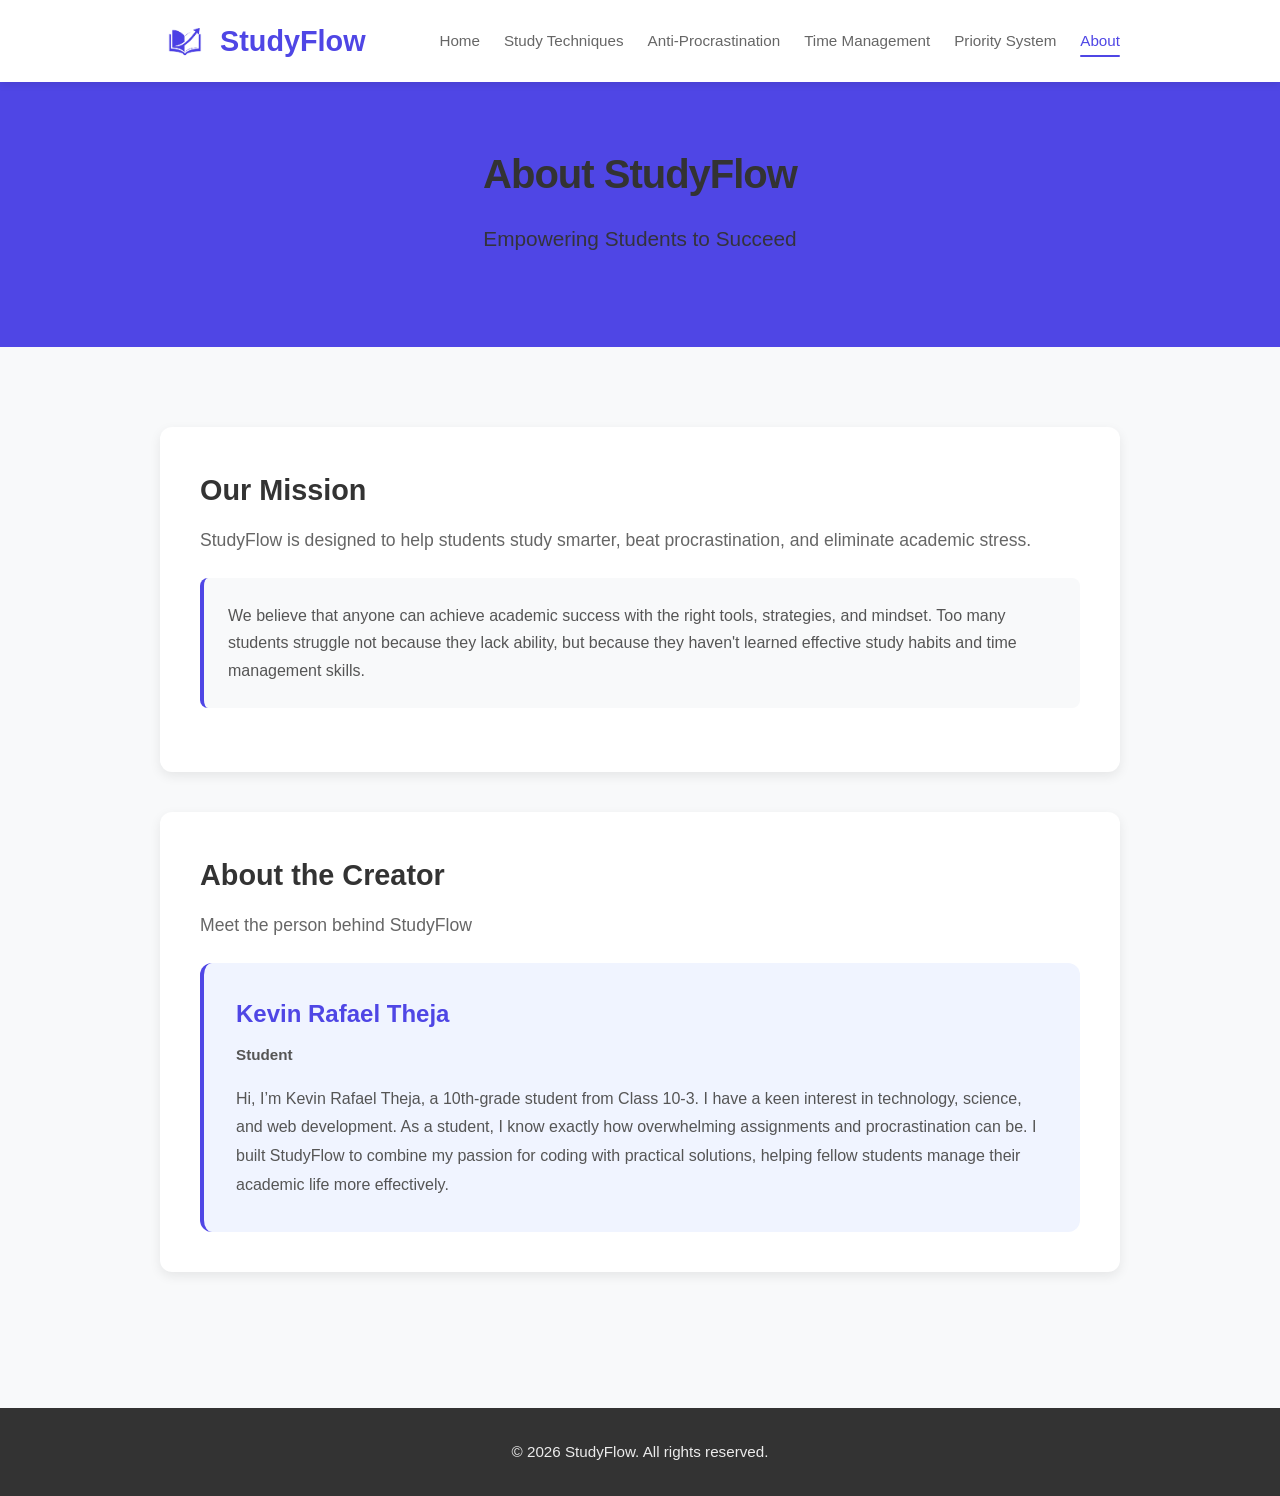
==== about.html @ e9c873f0 "Update about.html" ====
<!DOCTYPE html>
<html lang="en">
<head>
    <meta charset="UTF-8">
    <meta name="viewport" content="width=device-width, initial-scale=1.0">
    <title>About - StudyFlow</title>
    <style>

/* ===========================
   GLOBAL STYLES & RESET
   =========================== */


 :root {
    --primary: #4F46E5;
    --primary-dark: #3730a3;
    --bg-light: #f8f9fa;
    --transition: all 0.3s ease;
}

* {
    margin: 0;
    padding: 0;
    box-sizing: border-box;
}

body {
    font-family: 'Segoe UI', Tahoma, Geneva, Verdana, sans-serif;
    line-height: 1.6;
    color: #333;
    background-color: #f8f9fa;
}

/* ===========================
   CONTAINER & LAYOUT
   =========================== */

.container {
    max-width: 1000px;
    margin: 0 auto;
    padding: 0 20px;
}

/* ===========================
   HEADER & NAVIGATION
   =========================== */

.header {
    background-color: #fff;
    box-shadow: 0 2px 8px rgba(0, 0, 0, 0.1);
    position: sticky;
    top: 0;
    z-index: 100;
}

.header .container {
    display: flex;
    justify-content: space-between;
    align-items: center;
    padding: 1rem 20px;
}
        
.logo-container {
    display: flex;
    align-items: center;
    gap: 10px;
}

.logo-img {
    width: 50px;
    height: auto;
}

.logo-text {
    text-decoration: none;
    font-size: 1.8rem;
    font-weight: 700;
    color: #4F46E5;
}
.nav {
    display: flex;
    align-items: center;
}

.nav-list {
    display: flex;
    list-style: none;
    gap: 1.5rem;
    align-items: center;
}
.nav-link {
    text-decoration: none;
    color: #666;
    font-weight: 500;
    font-size: 0.95rem;
    transition: color 0.3s ease;
    position: relative;
}

.nav-link:hover,
.nav-link.active {
    color: #4F46E5;
}

.nav-link.active::after {
    content: '';
    position: absolute;
    bottom: -8px;
    left: 0;
    width: 100%;
    height: 2px;
    background-color: #4F46E5;
    border-radius: 2px;
}

/* ===========================
   HERO SECTION
   =========================== */

.hero {
    background:#4F46E5;
    background-size: cover;
    background-position: center;
    padding: 100px 20px;
    text-align: center;
    margin-bottom: 3rem;
}

.hero-small {
    padding: 60px 20px;
}

.hero-content {
    max-width: 800px;
    margin: 0 auto;
}

.hero-title {
    font-size: 3rem;
    font-weight: 700;
    margin-bottom: 1rem;
    letter-spacing: -1px;
}

.hero-small .hero-title {
    font-size: 2.5rem;
}

.hero-subtitle {
    font-size: 1.3rem;
    opacity: 0.95;
    margin-bottom: 2rem;
    font-weight: 300;
}

.cta-button {
    background-color: white;
    color: #4F46E5;
    padding: 12px 32px;
    font-size: 1rem;
    font-weight: 600;
    border: none;
    border-radius: 50px;
    cursor: pointer;
    transition: all 0.3s ease;
    box-shadow: 0 4px 15px rgba(0, 0, 0, 0.2);
}

.cta-button:hover {
    transform: translateY(-2px);
    box-shadow: 0 6px 20px rgba(0, 0, 0, 0.3);
}

/* ===========================
   MAIN CONTENT SECTION
   =========================== */

.content-section {
    padding: 2rem 0;
}

.section-title {
    font-size: 2rem;
    font-weight: 700;
    color: #333;
    margin-bottom: 1rem;
    text-align: center;
}

.section-description {
    font-size: 1.05rem;
    color: #666;
    text-align: center;
    margin-bottom: 3rem;
    line-height: 1.8;
    max-width: 600px;
    margin-left: auto;
    margin-right: auto;
}

/* ===========================
   CARD LAYOUT
   =========================== */

.cards-grid {
    display: grid;
    /* auto-fit akan otomatis menyesuaikan jumlah kolom sesuai lebar layar */
    grid-template-columns: repeat(auto-fit, minmax(280px, 1fr)); 
    gap: 2rem;
    margin-bottom: 2rem;
}

.card {
    background: white;
    border-radius: 12px;
    padding: 2rem;
    box-shadow: 0 4px 12px rgba(0, 0, 0, 0.08);
    transition: var(--transition); /* Menggunakan variable */
    text-align: center;
    border-bottom: 3px solid transparent; /* Garis bawah tersembunyi */
}

.card:hover {
    transform: translateY(-10px);
    box-shadow: 0 12px 24px rgba(79, 70, 229, 0.15);
    border-bottom: 3px solid var(--primary); /* Muncul saat hover */
}

.card-icon {
    font-size: 3rem;
    margin-bottom: 1rem;
}

.card-title {
    font-size: 1.3rem;
    font-weight: 600;
    color: #333;
    margin-bottom: 0.8rem;
}
.card-description {
    color: #666;
    font-size: 0.95rem;
    margin-bottom: 1.5rem;
    line-height: 1.6;
}

.card-link {
    color: #4F46E5;
    text-decoration: none;
    font-weight: 600;
    transition: color 0.3s ease;
    display: inline-block;
}

.card-link:hover {
    color: #7C3AED;
}

/* ===========================
   CONTENT CARDS (Detailed Pages)
   =========================== */

.content-card {
    background: white;
    border-radius: 12px;
    padding: 2.5rem;
    box-shadow: 0 4px 12px rgba(0, 0, 0, 0.08);
    margin-bottom: 2.5rem;
}

.card-title-main {
    font-size: 1.8rem;
    font-weight: 700;
    color: #333;
    margin-bottom: 0.8rem;
}

.card-description-main {
    font-size: 1.1rem;
    color: #666;
    margin-bottom: 1.5rem;
    font-weight: 500;
}

.technique-box {
    background-color: #f8f9fa;
    border-left: 4px solid #4F46E5;
    padding: 1.5rem;
    margin-bottom: 1.5rem;
    border-radius: 8px;
}

.technique-box h3 {
    color: #4F46E5;
    font-size: 1.1rem;
    margin-bottom: 0.8rem;
    font-weight: 600;
}

.technique-box p {
    color: #555;
    line-height: 1.7;
    margin-bottom: 0.8rem;
}

.technique-box p:last-child {
    margin-bottom: 0;
}

.technique-box ul {
    list-style: none;
    padding-left: 0;
}

.technique-box li {
    color: #555;
    margin-bottom: 0.6rem;
    padding-left: 1.5rem;
    position: relative;
    line-height: 1.6;
}

.technique-box li:before {
    content: '✓';
    position: absolute;
    left: 0;
    color: #4F46E5;
    font-weight: bold;
}

/* ===========================
   CREATOR PROFILE
   =========================== */

.creator-profile {
    background-color: #f0f4ff;
    border-radius: 12px;
    padding: 2rem;
    border-left: 4px solid #4F46E5;
}

.profile-content h3 {
    font-size: 1.5rem;
    color: #4F46E5;
    margin-bottom: 0.5rem;
    font-weight: 700;
}

.profile-role {
    color: #7C3AED;
    font-weight: 600;
    font-size: 0.95rem;
    margin-bottom: 1rem;
}

.profile-content p {
    color: #555;
    line-height: 1.8;
    margin-bottom: 1rem;
}

.profile-content p:last-child {
    margin-bottom: 0;
}

/* ===========================
   FOOTER
   =========================== */

.footer {
    background-color: #333;
    color: white;
    text-align: center;
    padding: 2rem 20px;
    margin-top: 4rem;
}

.footer p {
    font-size: 0.95rem;
    opacity: 0.9;
}

/* ===========================
   RESPONSIVE DESIGN
   =========================== */

@media (max-width: 768px) {
    .header .container {
        flex-direction: column;
        gap: 1rem;
        padding: 1rem 20px;
    }

    .logo-text {
        font-size: 1.5rem;
    }

    .nav-list {
        flex-direction: column;
        gap: 0.5rem;
        width: 100%;
        align-items: center;
    }

    .nav-link {
        font-size: 0.9rem;
        padding: 0.5rem 0;
    }

    .nav-link.active::after {
        bottom: -4px;
    }

    .hero {
        padding: 60px 20px;
    }

    .hero-title {
        font-size: 2rem;
    }

    .hero-small .hero-title {
        font-size: 1.8rem;
    }

    .hero-subtitle {
        font-size: 1rem;
    }

    .section-title {
        font-size: 1.5rem;
    }

    .cards-grid {
        grid-template-columns: 1fr;
        gap: 1.5rem;
    }

    .card {
        padding: 1.5rem;
    }

    .content-card {
        padding: 1.5rem;
        margin-bottom: 1.5rem;
    }

    .card-title-main {
        font-size: 1.4rem;
    }

    .technique-box {
        padding: 1rem;
        margin-bottom: 1rem;
    }

    .technique-box h3 {
        font-size: 1rem;
    }
}

@media (max-width: 480px) {
    .container {
        padding: 0 15px;
    }

    .header .container {
        padding: 0.8rem 15px;
    }

    .logo-text {
        font-size: 1.3rem;
    }

    .nav-list {
        gap: 0.3rem;
    }

    .nav-link {
        font-size: 0.85rem;
    }

    .hero {
        padding: 40px 15px;
    }

    .hero-title {
        font-size: 1.5rem;
    }

    .hero-small .hero-title {
        font-size: 1.3rem;
    }

    .hero-subtitle {
        font-size: 0.9rem;
        margin-bottom: 1.5rem;
    }

    .cta-button {
        padding: 10px 24px;
        font-size: 0.9rem;
    }

    .section-title {
        font-size: 1.3rem;
    }

    .section-description {
        font-size: 0.95rem;
    }

    .card-title {
        font-size: 1.1rem;
    }

    .card-description {
        font-size: 0.9rem;
    }

    .content-card {
        padding: 1.2rem;
    }

    .card-title-main {
        font-size: 1.2rem;
    }

    .card-description-main {
        font-size: 1rem;
    }

    .footer {
        padding: 1.5rem 15px;
    }

    .footer p {
        font-size: 0.85rem;
    }
}

/* ===========================
   UTILITY CLASSES
   =========================== */

.text-center {
    text-align: center;
}

.mt-1 {
    margin-top: 1rem;
}

.mt-2 {
    margin-top: 2rem;
}

.mb-1 {
    margin-bottom: 1rem;
}

.mb-2 {
    margin-bottom: 2rem;
}
    </style>

<link rel="icon" type="image/png" href="12.png">
</head>
<body>
    <header class="header">
        <div class="container">
           <div class="logo-container">
    <img src="12.png" alt="StudyFlow Logo" class="logo-img">

    <a href="index.html" class="logo-text">
        StudyFlow
    </a>
        </div>
            <nav class="nav">
                <ul class="nav-list">
                    <li><a href="index.html" class="nav-link">Home</a></li>
                    <li><a href="study-techniques.html" class="nav-link">Study Techniques</a></li>
                    <li><a href="anti-procrastination.html" class="nav-link">Anti-Procrastination</a></li>
                    <li><a href="time-management.html" class="nav-link">Time Management</a></li>
                    <li><a href="priority-system.html" class="nav-link">Priority System</a></li>
                    <li><a href="about.html" class="nav-link active">About</a></li>
                </ul>
            </nav>
        </div>
    </header>

    <!-- Hero Banner -->
    <section class="hero hero-small">
        <div class="hero-content">
            <h1 class="hero-title">About StudyFlow</h1>
            <p class="hero-subtitle">Empowering Students to Succeed</p>
        </div>
    </section>

    <!-- Main Content -->
    <main class="container">
        <section class="content-section">
            <!-- About Section -->
            <div class="content-card">
                <h2 class="card-title-main">Our Mission</h2>
                <p class="card-description-main">StudyFlow is designed to help students study smarter, beat procrastination, and eliminate academic stress.</p>
                
                <div class="technique-box">
                    <p>We believe that anyone can achieve academic success with the right tools, strategies, and mindset. Too many students struggle not because they lack ability, but because they haven't learned effective study habits and time management skills.</p>
                    
                </div>
            </div>

            <!-- Creator Profile -->
            <div class="content-card">
                <h2 class="card-title-main">About the Creator</h2>
                <p class="card-description-main">Meet the person behind StudyFlow</p>
                
                <div class="creator-profile">
                    <div class="profile-content">
                        <h3>Kevin Rafael Theja</h3>
                        <p class="profile-role">Student</p>
                        <p>Hi, I’m Kevin Rafael Theja, a 10th-grade student from Class 10-3. I have a keen interest in technology, science, and web development. As a student, I know exactly how overwhelming assignments and procrastination can be. I built StudyFlow to combine my passion for coding with practical solutions, helping fellow students manage their academic life more effectively.</p>
                    </div>
                </div>
            </div>
        </section>
    </main>

    <!-- Footer -->
    <footer class="footer">
        <div class="container">
            <p>&copy; 2026 StudyFlow. All rights reserved.</p>
        </div>
    </footer>
</body>
</html>
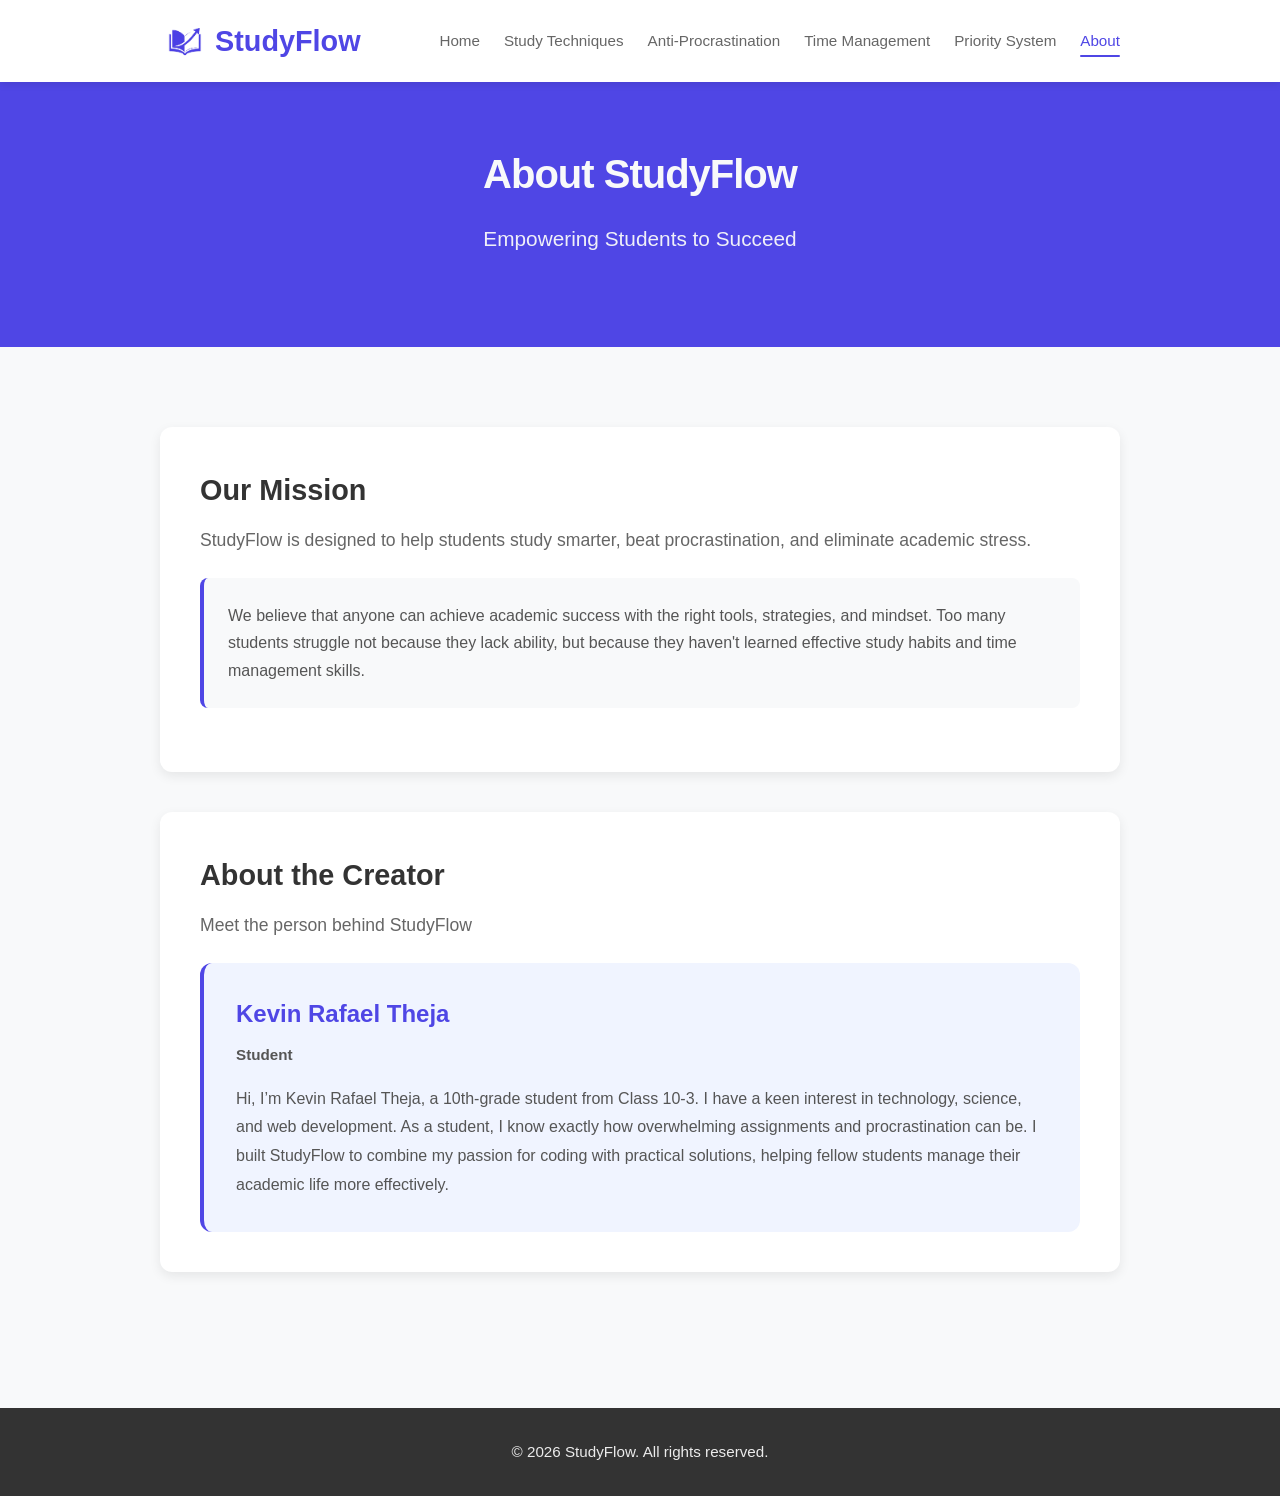
==== commit e05247ca: "Update about.html" ====
--- a/about.html
+++ b/about.html
@@ -63,7 +63,7 @@
 .logo-container {
     display: flex;
     align-items: center;
-    gap: 10px;
+    gap: 5px;
 }
 
 .logo-img {
@@ -140,6 +140,7 @@
     font-weight: 700;
     margin-bottom: 1rem;
     letter-spacing: -1px;
+    color: #f8f9fa;
 }
 
 .hero-small .hero-title {
@@ -151,6 +152,7 @@
     opacity: 0.95;
     margin-bottom: 2rem;
     font-weight: 300;
+    color: #f8f9fa;
 }
 
 .cta-button {
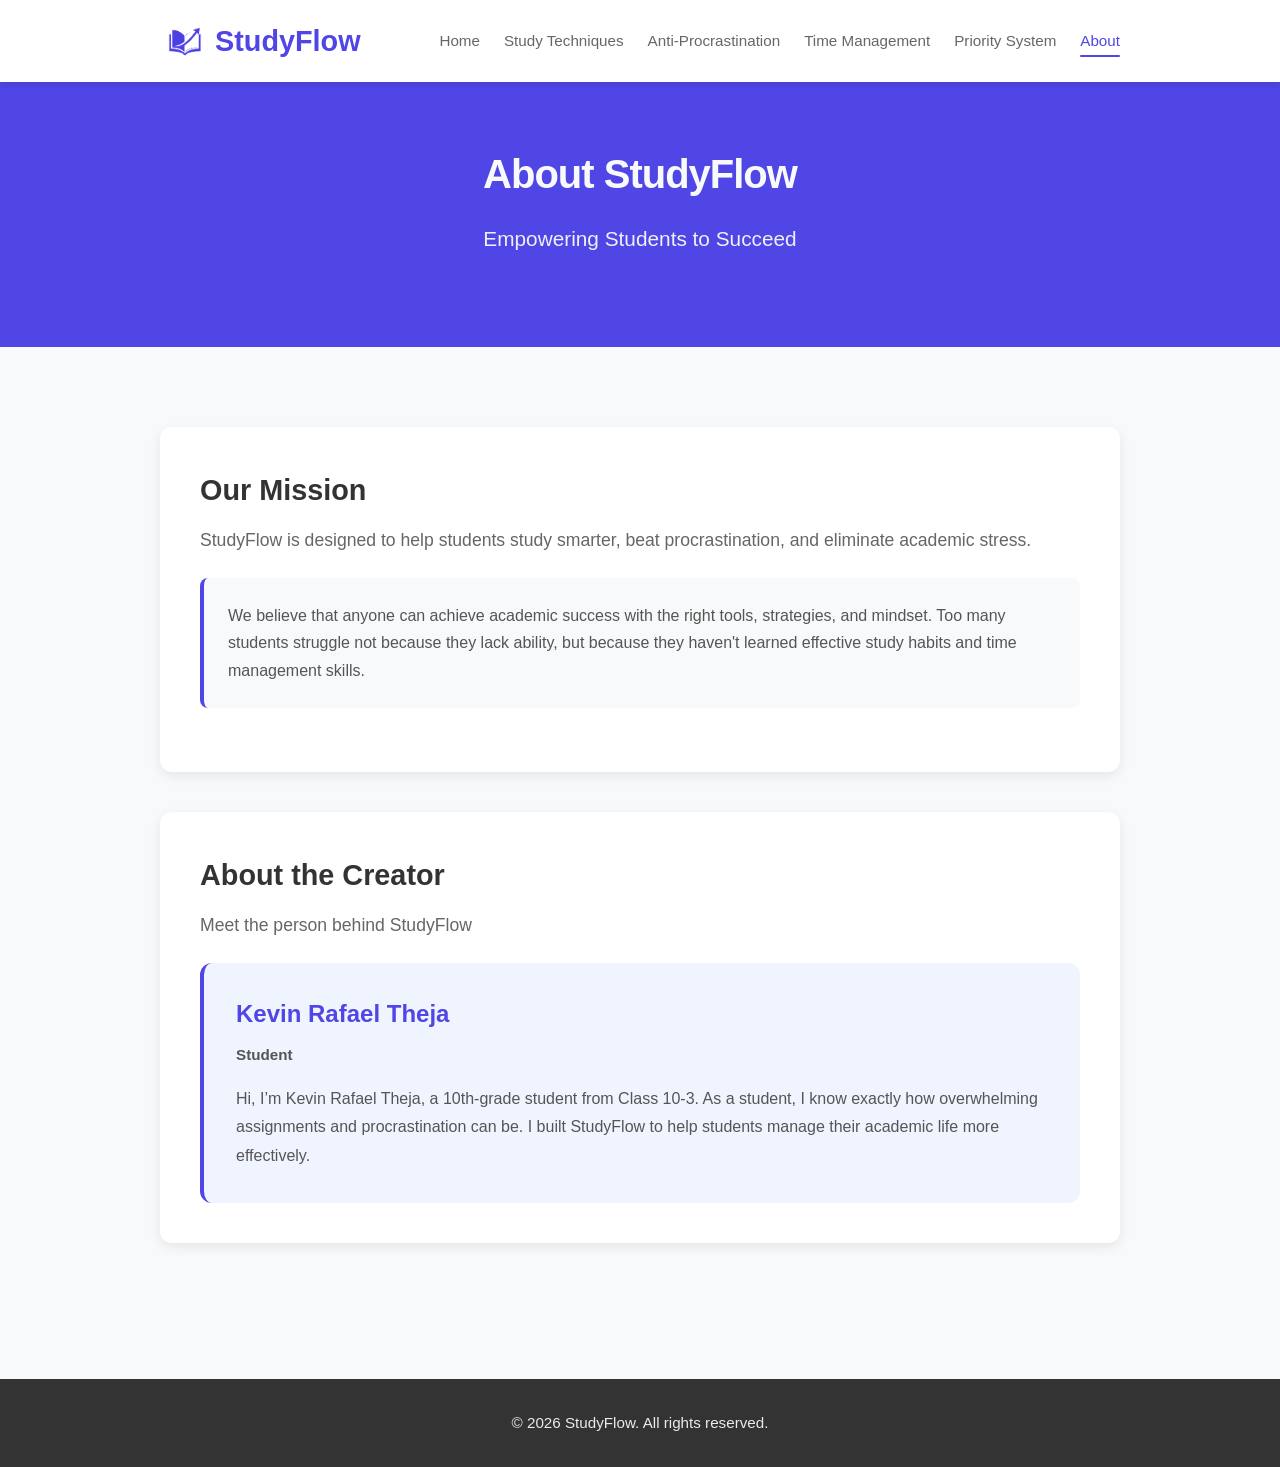
==== commit d39c5784: "Update about.html" ====
--- a/about.html
+++ b/about.html
@@ -622,7 +622,7 @@
                     <div class="profile-content">
                         <h3>Kevin Rafael Theja</h3>
                         <p class="profile-role">Student</p>
-                        <p>Hi, I’m Kevin Rafael Theja, a 10th-grade student from Class 10-3. I have a keen interest in technology, science, and web development. As a student, I know exactly how overwhelming assignments and procrastination can be. I built StudyFlow to combine my passion for coding with practical solutions, helping fellow students manage their academic life more effectively.</p>
+                        <p>Hi, I’m Kevin Rafael Theja, a 10th-grade student from Class 10-3. As a student, I know exactly how overwhelming assignments and procrastination can be. I built StudyFlow to help students manage their academic life more effectively.</p>
                     </div>
                 </div>
             </div>
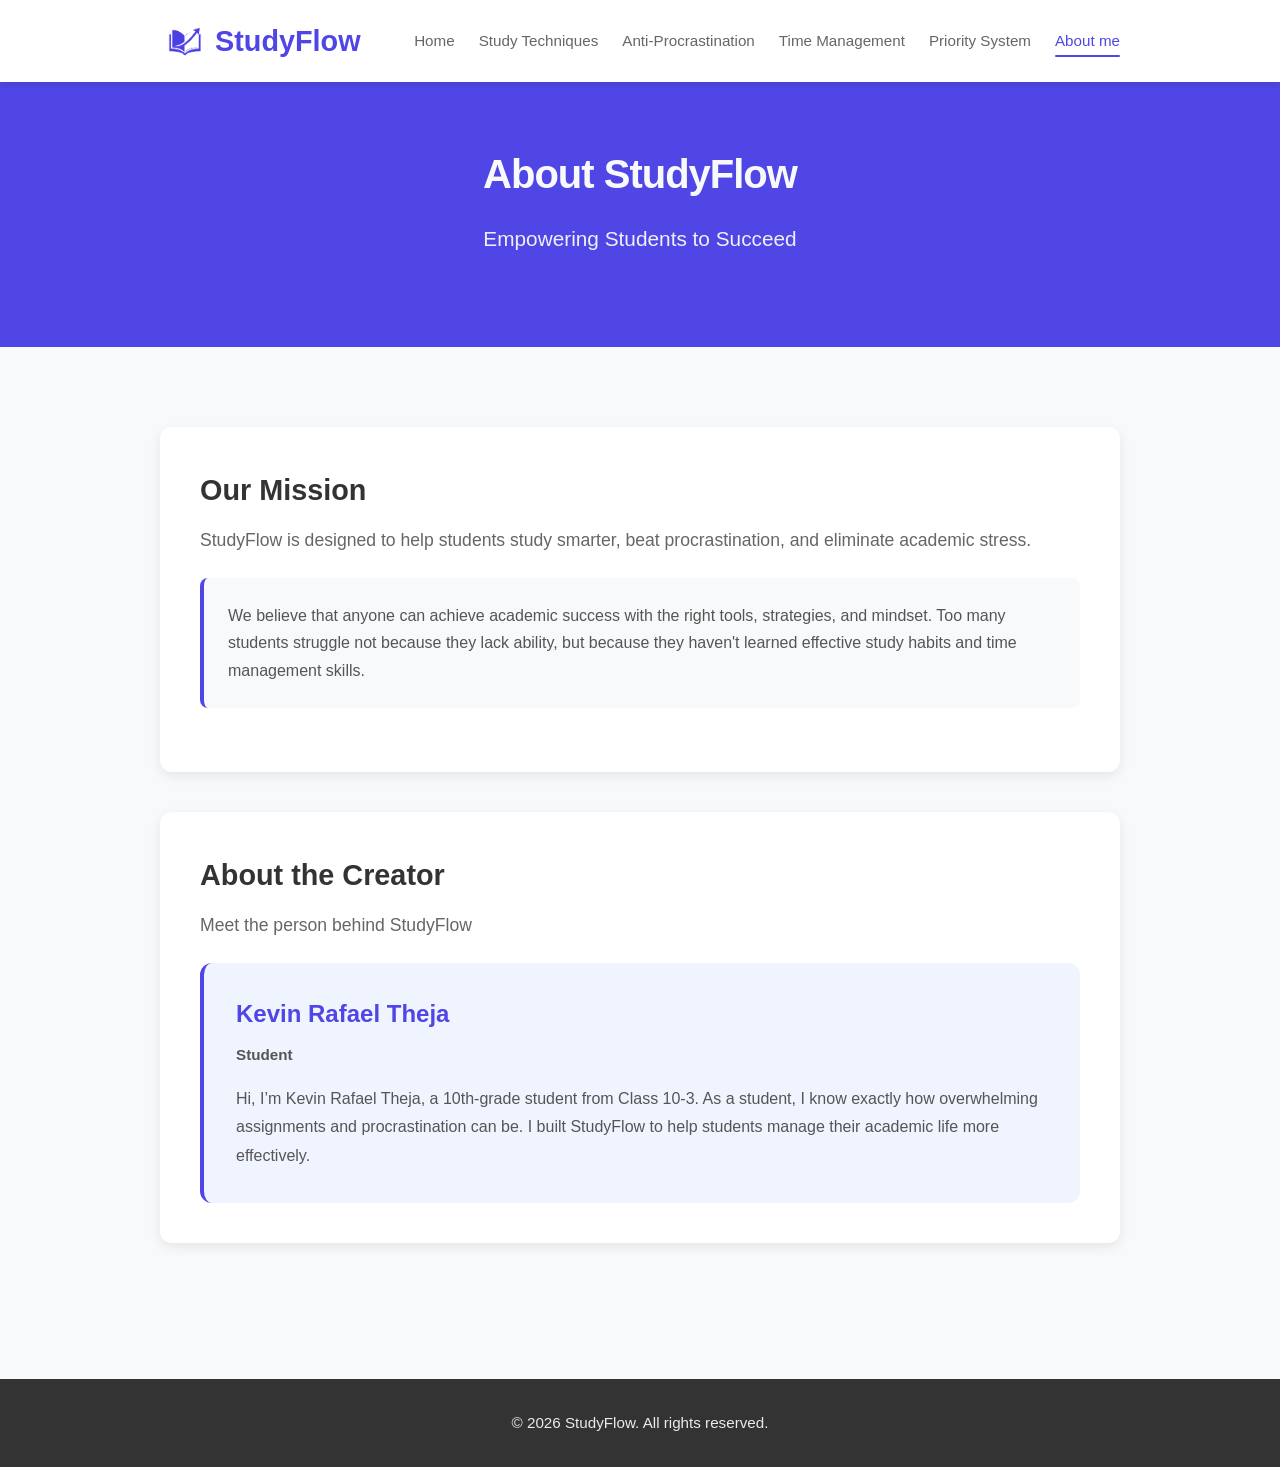
==== commit 67be33fe: "Update about.html" ====
--- a/about.html
+++ b/about.html
@@ -585,7 +585,7 @@
                     <li><a href="anti-procrastination.html" class="nav-link">Anti-Procrastination</a></li>
                     <li><a href="time-management.html" class="nav-link">Time Management</a></li>
                     <li><a href="priority-system.html" class="nav-link">Priority System</a></li>
-                    <li><a href="about.html" class="nav-link active">About</a></li>
+                    <li><a href="about.html" class="nav-link active">About me</a></li>
                 </ul>
             </nav>
         </div>
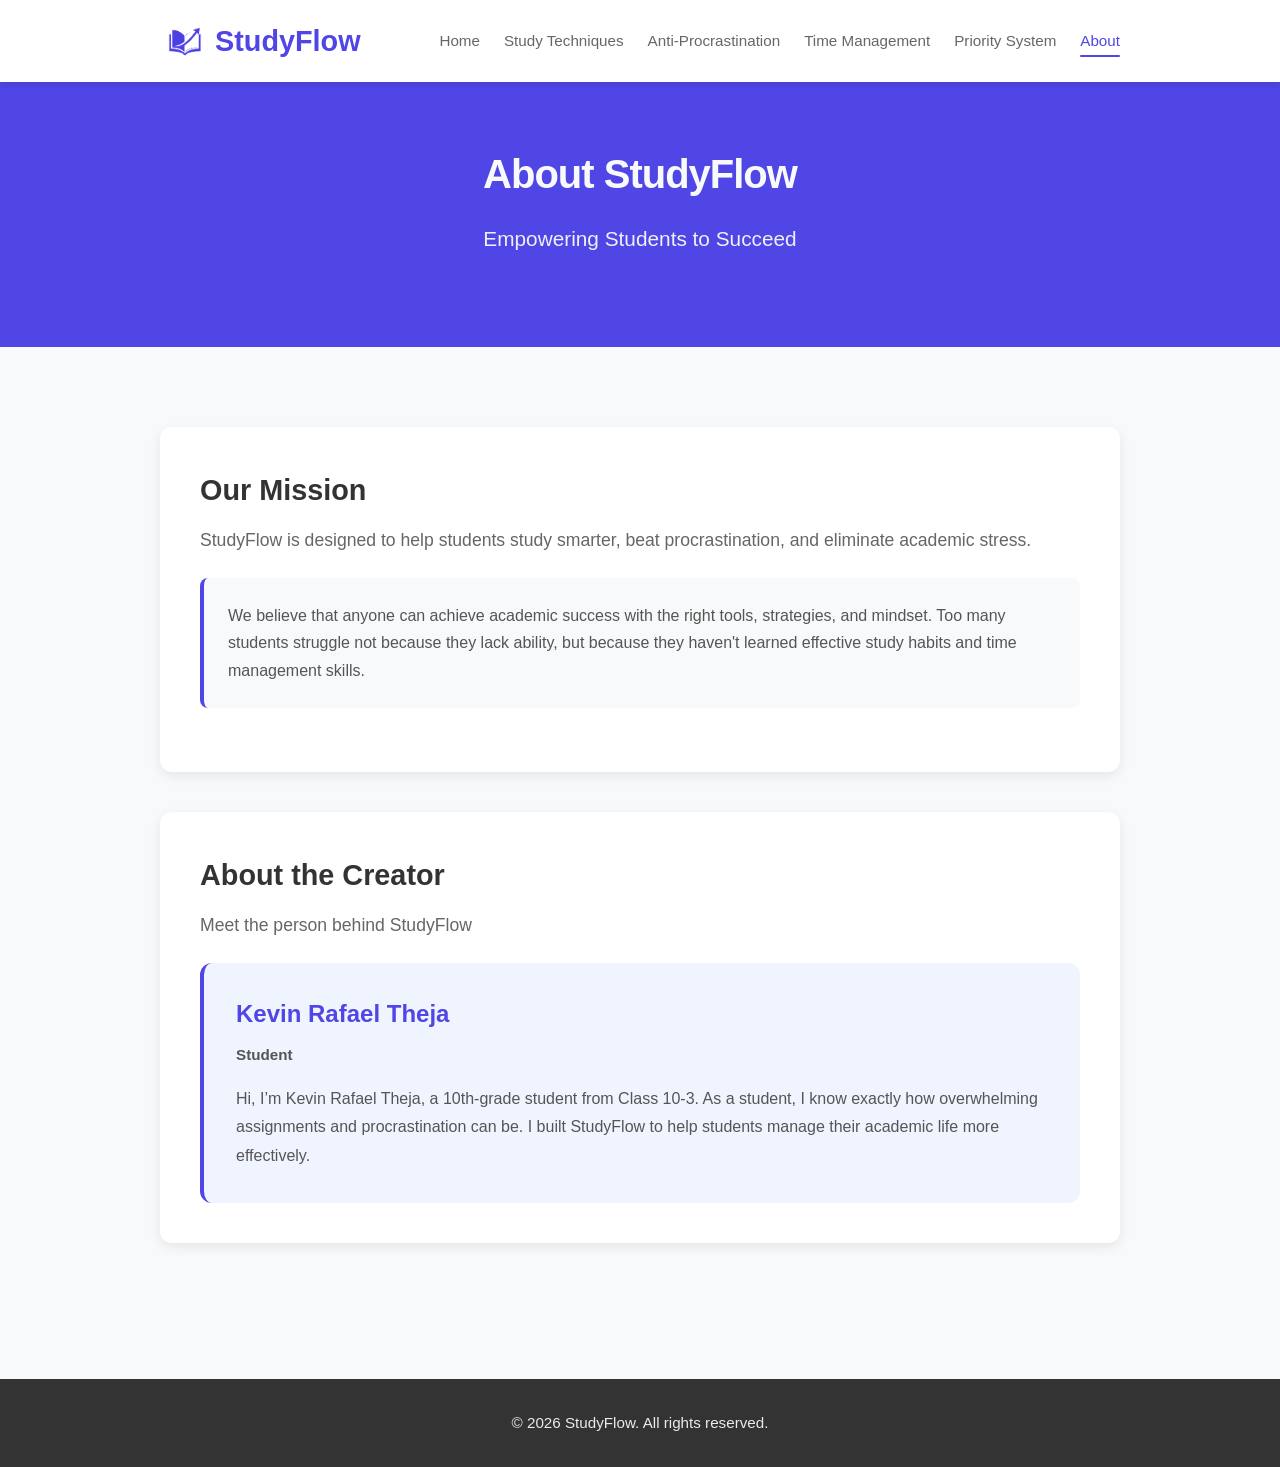
==== commit 52d6332c: "Update about.html" ====
--- a/about.html
+++ b/about.html
@@ -585,7 +585,7 @@
                     <li><a href="anti-procrastination.html" class="nav-link">Anti-Procrastination</a></li>
                     <li><a href="time-management.html" class="nav-link">Time Management</a></li>
                     <li><a href="priority-system.html" class="nav-link">Priority System</a></li>
-                    <li><a href="about.html" class="nav-link active">About me</a></li>
+                    <li><a href="about.html" class="nav-link active">About</a></li>
                 </ul>
             </nav>
         </div>
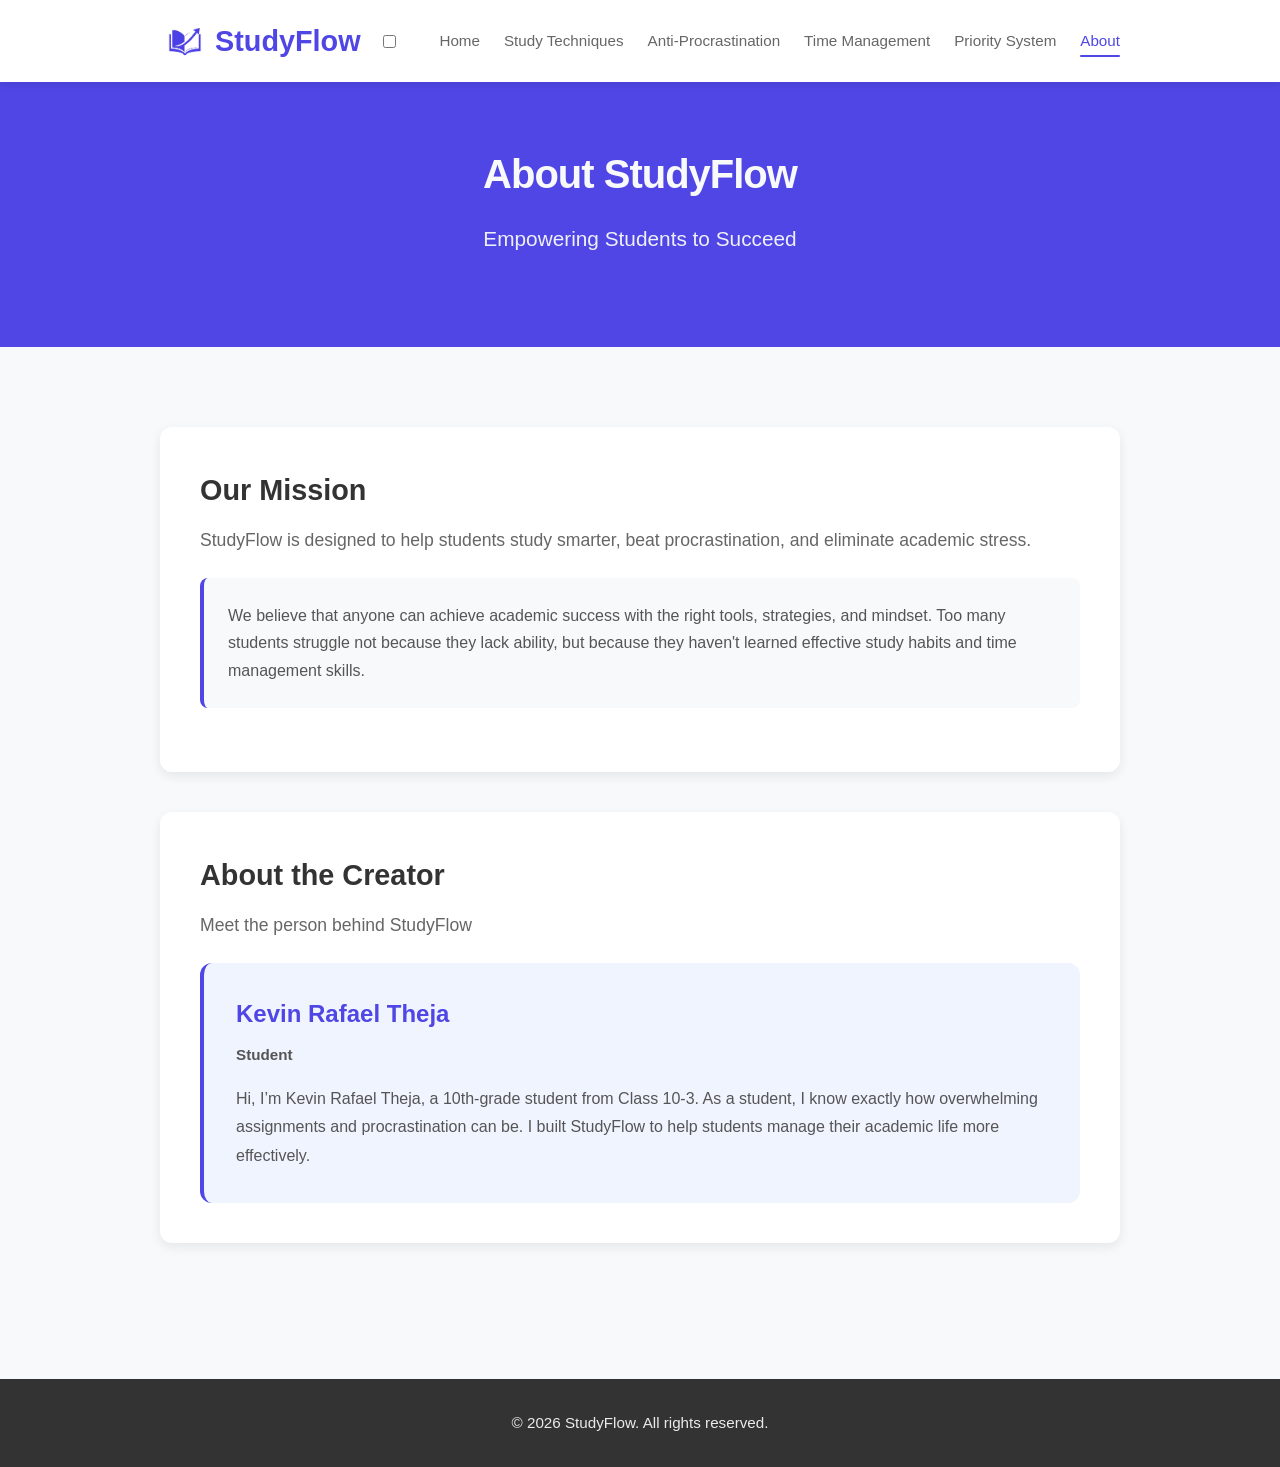
==== commit aab36232: "Update about.html" ====
--- a/about.html
+++ b/about.html
@@ -383,36 +383,74 @@
 }
 
 /* ===========================
-   RESPONSIVE DESIGN
+   RESPONSIVE DESIGN (HP / MOBILE)
    =========================== */
 
 @media (max-width: 768px) {
     .header .container {
-        flex-direction: column;
-        gap: 1rem;
         padding: 1rem 20px;
+        position: relative; /* Menjadi patokan menu dropdown */
     }
 
     .logo-text {
         font-size: 1.5rem;
     }
 
+    /* Tampilkan tombol hamburger di HP */
+    .hamburger-btn {
+        display: flex;
+    }
+
+    /* Sembunyikan menu bawaan, ubah format jadi dropdown melayang */
+    .nav {
+        display: none; /* Default tersembunyi */
+        position: absolute;
+        top: 100%; /* Pas di bawah header */
+        left: 0;
+        width: 100%;
+        background-color: #ffffff;
+        box-shadow: 0 8px 12px rgba(0, 0, 0, 0.1);
+        border-top: 1px solid #eee;
+        padding: 1rem 0;
+    }
+
     .nav-list {
         flex-direction: column;
-        gap: 0.5rem;
+        gap: 0;
         width: 100%;
-        align-items: center;
+    }
+
+    .nav-list li {
+        width: 100%;
+        text-align: center;
     }
 
     .nav-link {
-        font-size: 0.9rem;
-        padding: 0.5rem 0;
+        display: block;
+        padding: 0.8rem 0;
+        font-size: 1rem;
+        width: 100%;
     }
 
     .nav-link.active::after {
-        bottom: -4px;
-    }
-
+        display: none; /* Sembunyikan garis bawah di HP */
+    }
+
+    /* LOGIKA MAGIC: Saat hamburger di-klik (checkbox dicentang), munculkan menu */
+    .menu-checkbox:checked ~ .nav {
+        display: flex;
+    }
+
+    /* Animasi tombol hamburger berubah jadi X saat menu terbuka */
+    .menu-checkbox:checked ~ .hamburger-btn .bar:nth-child(1) {
+        transform: translateY(11px) rotate(45deg);
+    }
+    .menu-checkbox:checked ~ .hamburger-btn .bar:nth-child(2) {
+        opacity: 0;
+    }
+    .menu-checkbox:checked ~ .hamburger-btn .bar:nth-child(3) {
+        transform: translateY(-11px) rotate(-45deg);
+    }
     .hero {
         padding: 60px 20px;
     }
@@ -578,6 +616,14 @@
         StudyFlow
     </a>
         </div>
+
+             <input type="checkbox" id="menu-toggle" class="menu-checkbox">
+            <label for="menu-toggle" class="hamburger-btn">
+                <span class="bar"></span>
+                <span class="bar"></span>
+                <span class="bar"></span>
+            </label>
+
             <nav class="nav">
                 <ul class="nav-list">
                     <li><a href="index.html" class="nav-link">Home</a></li>
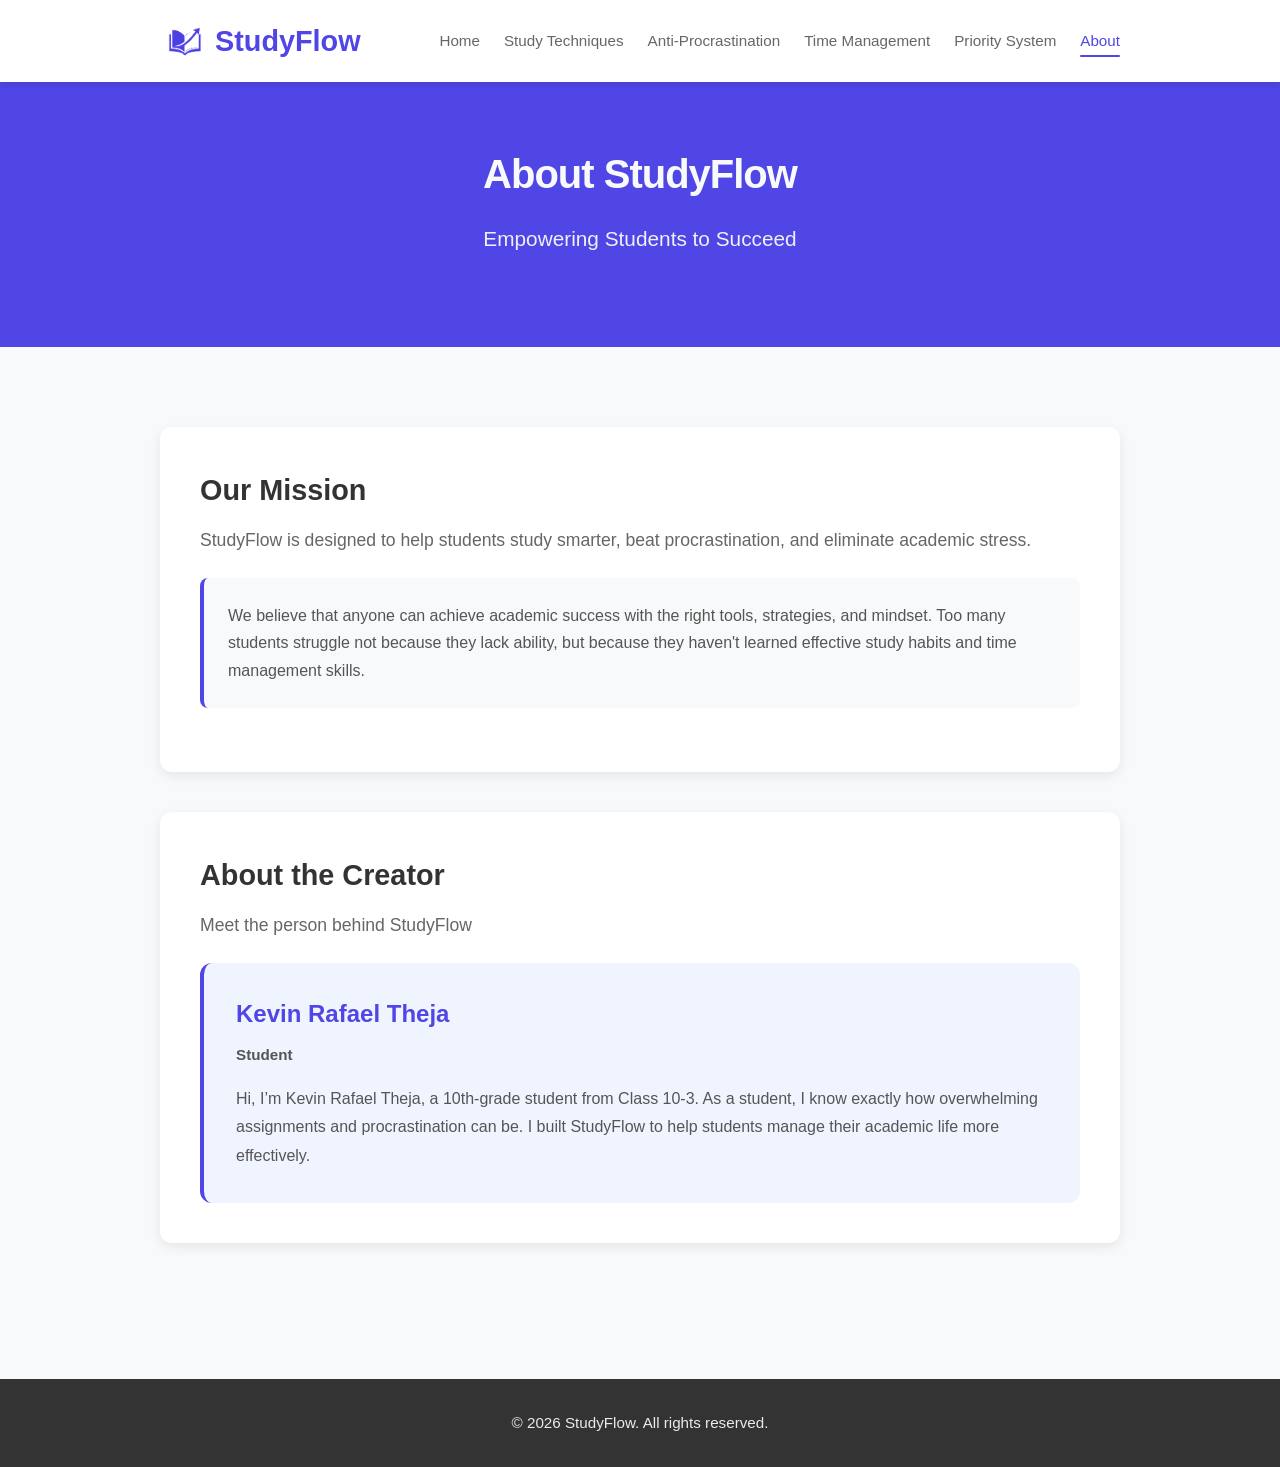
==== commit f5de177d: "Update about.html" ====
--- a/about.html
+++ b/about.html
@@ -110,6 +110,100 @@
     width: 100%;
     height: 2px;
     background-color: #4F46E5;
+    border-radius: 2px;
+}
+
+        /* ===========================
+   HEADER & NAVIGATION (PC / DEFAULT)
+   =========================== */
+
+.header {
+    background-color: #fff;
+    box-shadow: 0 2px 8px rgba(0, 0, 0, 0.1);
+    position: sticky;
+    top: 0;
+    z-index: 100;
+}
+
+.header .container {
+    display: flex;
+    justify-content: space-between;
+    align-items: center;
+    padding: 1rem 20px;
+}
+        
+.logo-container {
+    display: flex;
+    align-items: center;
+    gap: 5px;
+}
+
+.logo-img {
+    width: 50px;
+    height: auto;
+}
+
+.logo-text {
+    text-decoration: none;
+    font-size: 1.8rem;
+    font-weight: 700;
+    color: #4F46E5;
+}
+
+.nav {
+    display: flex;
+    align-items: center;
+}
+
+.nav-list {
+    display: flex;
+    list-style: none;
+    gap: 1.5rem;
+    align-items: center;
+}
+
+.nav-link {
+    text-decoration: none;
+    color: #666;
+    font-weight: 500;
+    font-size: 0.95rem;
+    transition: color 0.3s ease;
+    position: relative;
+}
+
+.nav-link:hover,
+.nav-link.active {
+    color: #4F46E5;
+}
+
+.nav-link.active::after {
+    content: '';
+    position: absolute;
+    bottom: -8px;
+    left: 0;
+    width: 100%;
+    height: 2px;
+    background-color: #4F46E5;
+    border-radius: 2px;
+}
+
+/* Sembunyikan Fitur Hamburger di PC */
+.menu-checkbox {
+    display: none;
+}
+
+.hamburger-btn {
+    display: none;
+    flex-direction: column;
+    cursor: pointer;
+}
+
+.hamburger-btn .bar {
+    height: 3px;
+    width: 25px;
+    background-color: #4F46E5;
+    margin: 4px 0;
+    transition: 0.3s ease;
     border-radius: 2px;
 }
 
